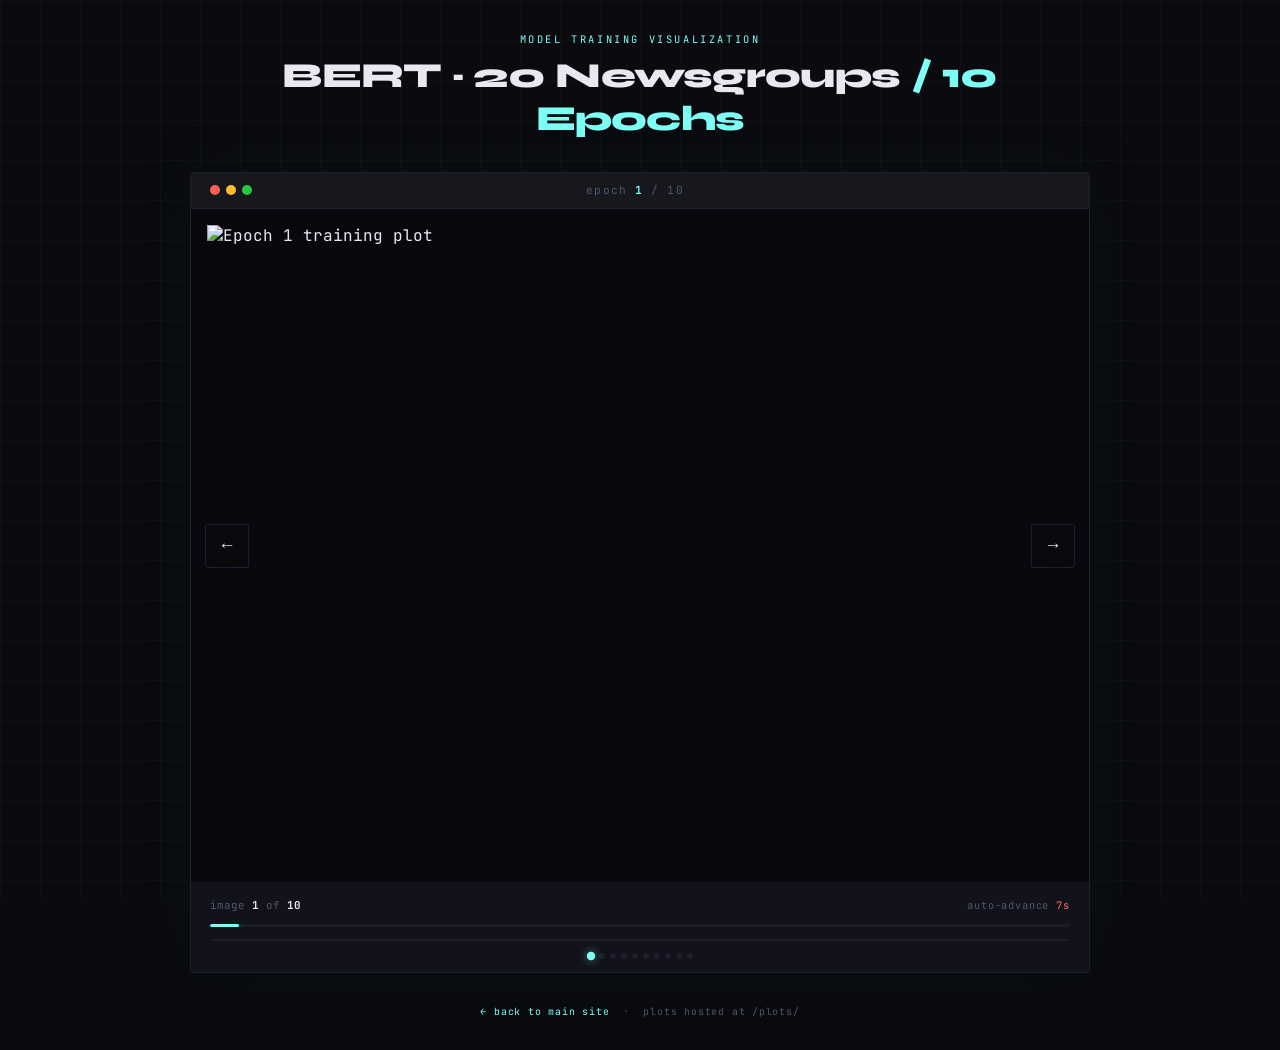
==== plots_dkm/index.html @ f9b7f95f "Add index.html for training plots visualization" ====
<!DOCTYPE html>
<html lang="en">
<head>
  <meta charset="UTF-8" />
  <meta name="viewport" content="width=device-width, initial-scale=1.0"/>
  <title>Training Plots — BERT 20News</title>
  <link href="https://fonts.googleapis.com/css2?family=JetBrains+Mono:wght@300;400;600&family=Syne:wght@400;700;800&display=swap" rel="stylesheet"/>
  <style>
    :root {
      --bg: #0a0a0f;
      --surface: #12121a;
      --border: #1e1e2e;
      --accent: #7efff5;
      --accent2: #ff6b6b;
      --text: #e8e8f0;
      --muted: #555570;
      --progress-bg: #1a1a28;
    }

    *, *::before, *::after { box-sizing: border-box; margin: 0; padding: 0; }

    body {
      background: var(--bg);
      color: var(--text);
      font-family: 'JetBrains Mono', monospace;
      min-height: 100vh;
      display: flex;
      flex-direction: column;
      align-items: center;
      justify-content: center;
      padding: 2rem 1rem;
      position: relative;
      overflow-x: hidden;
    }

    /* Background grid */
    body::before {
      content: '';
      position: fixed;
      inset: 0;
      background-image:
        linear-gradient(rgba(126,255,245,0.03) 1px, transparent 1px),
        linear-gradient(90deg, rgba(126,255,245,0.03) 1px, transparent 1px);
      background-size: 40px 40px;
      pointer-events: none;
      z-index: 0;
    }

    .wrapper {
      position: relative;
      z-index: 1;
      width: 100%;
      max-width: 900px;
      display: flex;
      flex-direction: column;
      align-items: center;
      gap: 2rem;
    }

    /* Header */
    header {
      text-align: center;
    }

    header .label {
      font-size: 0.65rem;
      letter-spacing: 0.25em;
      color: var(--accent);
      text-transform: uppercase;
      margin-bottom: 0.5rem;
    }

    header h1 {
      font-family: 'Syne', sans-serif;
      font-size: clamp(1.4rem, 4vw, 2.2rem);
      font-weight: 800;
      letter-spacing: -0.02em;
      color: var(--text);
    }

    header h1 span {
      color: var(--accent);
    }

    /* Main slide box */
    .slide-box {
      width: 100%;
      background: var(--surface);
      border: 1px solid var(--border);
      border-radius: 4px;
      overflow: hidden;
      position: relative;
      box-shadow: 0 0 60px rgba(126,255,245,0.05), 0 2px 40px rgba(0,0,0,0.6);
    }

    /* Top bar */
    .top-bar {
      display: flex;
      align-items: center;
      justify-content: space-between;
      padding: 0.65rem 1.2rem;
      border-bottom: 1px solid var(--border);
      background: rgba(255,255,255,0.02);
    }

    .top-bar .dots {
      display: flex;
      gap: 6px;
    }
    .top-bar .dot {
      width: 10px; height: 10px;
      border-radius: 50%;
      background: var(--border);
    }
    .top-bar .dot:nth-child(1) { background: #ff5f57; }
    .top-bar .dot:nth-child(2) { background: #febc2e; }
    .top-bar .dot:nth-child(3) { background: #28c840; }

    .top-bar .epoch-label {
      font-size: 0.7rem;
      color: var(--muted);
      letter-spacing: 0.1em;
    }
    .top-bar .epoch-label span {
      color: var(--accent);
      font-weight: 600;
    }

    /* Image container */
    .image-area {
      position: relative;
      width: 100%;
      aspect-ratio: 4/3;
      background: #08080e;
      display: flex;
      align-items: center;
      justify-content: center;
      overflow: hidden;
    }

    .slide-img {
      position: absolute;
      inset: 0;
      width: 100%;
      height: 100%;
      object-fit: contain;
      padding: 1rem;
      opacity: 0;
      transition: opacity 0.45s ease;
      pointer-events: none;
    }

    .slide-img.active {
      opacity: 1;
      pointer-events: auto;
    }

    /* Arrow buttons */
    .arrow {
      position: absolute;
      top: 50%;
      transform: translateY(-50%);
      background: rgba(10,10,15,0.75);
      border: 1px solid var(--border);
      color: var(--text);
      width: 44px; height: 44px;
      border-radius: 2px;
      cursor: pointer;
      display: flex; align-items: center; justify-content: center;
      font-size: 1.1rem;
      transition: background 0.2s, border-color 0.2s, color 0.2s;
      z-index: 10;
      backdrop-filter: blur(4px);
    }
    .arrow:hover {
      background: rgba(126,255,245,0.12);
      border-color: var(--accent);
      color: var(--accent);
    }
    .arrow.left  { left: 14px; }
    .arrow.right { right: 14px; }

    /* Bottom controls */
    .bottom-bar {
      padding: 1rem 1.2rem 0.8rem;
      display: flex;
      flex-direction: column;
      gap: 0.75rem;
    }

    /* Progress bar */
    .progress-track {
      width: 100%;
      height: 3px;
      background: var(--progress-bg);
      border-radius: 2px;
      overflow: hidden;
      position: relative;
    }

    .progress-fill {
      height: 100%;
      background: var(--accent);
      border-radius: 2px;
      transition: width 0.35s ease;
      box-shadow: 0 0 8px rgba(126,255,245,0.5);
    }

    /* Timer bar */
    .timer-track {
      width: 100%;
      height: 2px;
      background: var(--progress-bg);
      border-radius: 2px;
      overflow: hidden;
    }

    .timer-fill {
      height: 100%;
      background: var(--accent2);
      border-radius: 2px;
      width: 100%;
      transform-origin: left;
      box-shadow: 0 0 6px rgba(255,107,107,0.4);
    }

    .timer-fill.running {
      animation: timerDrain 7s linear forwards;
    }

    @keyframes timerDrain {
      from { width: 100%; }
      to   { width: 0%; }
    }

    /* Meta row */
    .meta-row {
      display: flex;
      align-items: center;
      justify-content: space-between;
    }

    .meta-row .counter {
      font-size: 0.68rem;
      color: var(--muted);
    }
    .meta-row .counter strong {
      color: var(--text);
    }

    .meta-row .timer-label {
      font-size: 0.65rem;
      color: var(--muted);
      letter-spacing: 0.08em;
    }
    .meta-row .timer-label span {
      color: var(--accent2);
    }

    /* Dot indicators */
    .dots-row {
      display: flex;
      gap: 5px;
      flex-wrap: wrap;
      justify-content: center;
      padding: 0 0.2rem;
    }

    .dot-ind {
      width: 6px; height: 6px;
      border-radius: 50%;
      background: var(--border);
      cursor: pointer;
      transition: background 0.2s, transform 0.2s;
      border: none;
    }
    .dot-ind.active {
      background: var(--accent);
      transform: scale(1.4);
      box-shadow: 0 0 6px rgba(126,255,245,0.5);
    }
    .dot-ind:hover:not(.active) {
      background: var(--muted);
    }

    /* Footer */
    footer {
      font-size: 0.62rem;
      color: var(--muted);
      letter-spacing: 0.08em;
      text-align: center;
    }
    footer a {
      color: var(--accent);
      text-decoration: none;
    }
    footer a:hover { text-decoration: underline; }
  </style>
</head>
<body>
<div class="wrapper">

  <header>
    <div class="label">Model Training Visualization</div>
    <h1>BERT · 20 Newsgroups <span>/ 10 Epochs</span></h1>
  </header>

  <div class="slide-box">
    <!-- Mac-style top bar -->
    <div class="top-bar">
      <div class="dots">
        <div class="dot"></div>
        <div class="dot"></div>
        <div class="dot"></div>
      </div>
      <div class="epoch-label">epoch <span id="epochNum">1</span> / 10</div>
      <div style="width:52px"></div>
    </div>

    <!-- Image area -->
    <div class="image-area" id="imageArea">
      <button class="arrow left"  id="btnPrev" aria-label="Previous">&#8592;</button>
      <button class="arrow right" id="btnNext" aria-label="Next">&#8594;</button>
    </div>

    <!-- Bottom controls -->
    <div class="bottom-bar">

      <div class="meta-row">
        <div class="counter">image <strong id="curNum">1</strong> of <strong>10</strong></div>
        <div class="timer-label">auto-advance <span>7s</span></div>
      </div>

      <!-- Epoch progress -->
      <div class="progress-track">
        <div class="progress-fill" id="progressFill" style="width:3.33%"></div>
      </div>

      <!-- Timer drain -->
      <div class="timer-track">
        <div class="timer-fill running" id="timerFill"></div>
      </div>

      <!-- Dot indicators -->
      <div class="dots-row" id="dotsRow"></div>

    </div>
  </div>

  <footer>
    <a href="https://kishor-bhaumik.github.io/">← back to main site</a>
    &nbsp;·&nbsp; plots hosted at /plots/
  </footer>

</div>

<script>
  const TOTAL = 10;
  const DELAY = 7000;
  const BASE  = ''; // same folder — images sit alongside index.html

  let current = 0;
  let timer   = null;

  // Build images
  const imageArea = document.getElementById('imageArea');
  const imgs = [];

  for (let i = 1; i <= TOTAL; i++) {
    const img = document.createElement('img');
    img.src       = `${BASE}umap_epoch_epoch_${i}.png`;
    img.alt       = `Epoch ${i} training plot`;
    img.className = 'slide-img' + (i === 1 ? ' active' : '');
    img.loading   = 'lazy';
    // insert before arrows
    imageArea.insertBefore(img, imageArea.querySelector('.arrow.left'));
    imgs.push(img);
  }

  // Build dot indicators
  const dotsRow = document.getElementById('dotsRow');
  const dotEls  = [];
  for (let i = 0; i < TOTAL; i++) {
    const d = document.createElement('button');
    d.className = 'dot-ind' + (i === 0 ? ' active' : '');
    d.setAttribute('aria-label', `Go to epoch ${i+1}`);
    d.addEventListener('click', () => goTo(i));
    dotsRow.appendChild(d);
    dotEls.push(d);
  }

  function goTo(idx) {
    imgs[current].classList.remove('active');
    dotEls[current].classList.remove('active');

    current = ((idx % TOTAL) + TOTAL) % TOTAL;

    imgs[current].classList.add('active');
    dotEls[current].classList.add('active');

    document.getElementById('epochNum').textContent  = current + 1;
    document.getElementById('curNum').textContent    = current + 1;
    document.getElementById('progressFill').style.width = ((current + 1) / TOTAL * 100).toFixed(2) + '%';

    resetTimer();
  }

  function next() { goTo(current + 1); }
  function prev() { goTo(current - 1); }

  function resetTimer() {
    clearInterval(timer);
    // Restart CSS animation by cloning the element
    const fill = document.getElementById('timerFill');
    const clone = fill.cloneNode(true);
    fill.parentNode.replaceChild(clone, clone); // flush
    // force reflow
    void clone.offsetWidth;
    clone.classList.add('running');

    timer = setTimeout(next, DELAY);
  }

  document.getElementById('btnNext').addEventListener('click', next);
  document.getElementById('btnPrev').addEventListener('click', prev);

  // Keyboard support
  document.addEventListener('keydown', e => {
    if (e.key === 'ArrowRight') next();
    if (e.key === 'ArrowLeft')  prev();
  });

  // Start
  resetTimer();
</script>
</body>
</html>
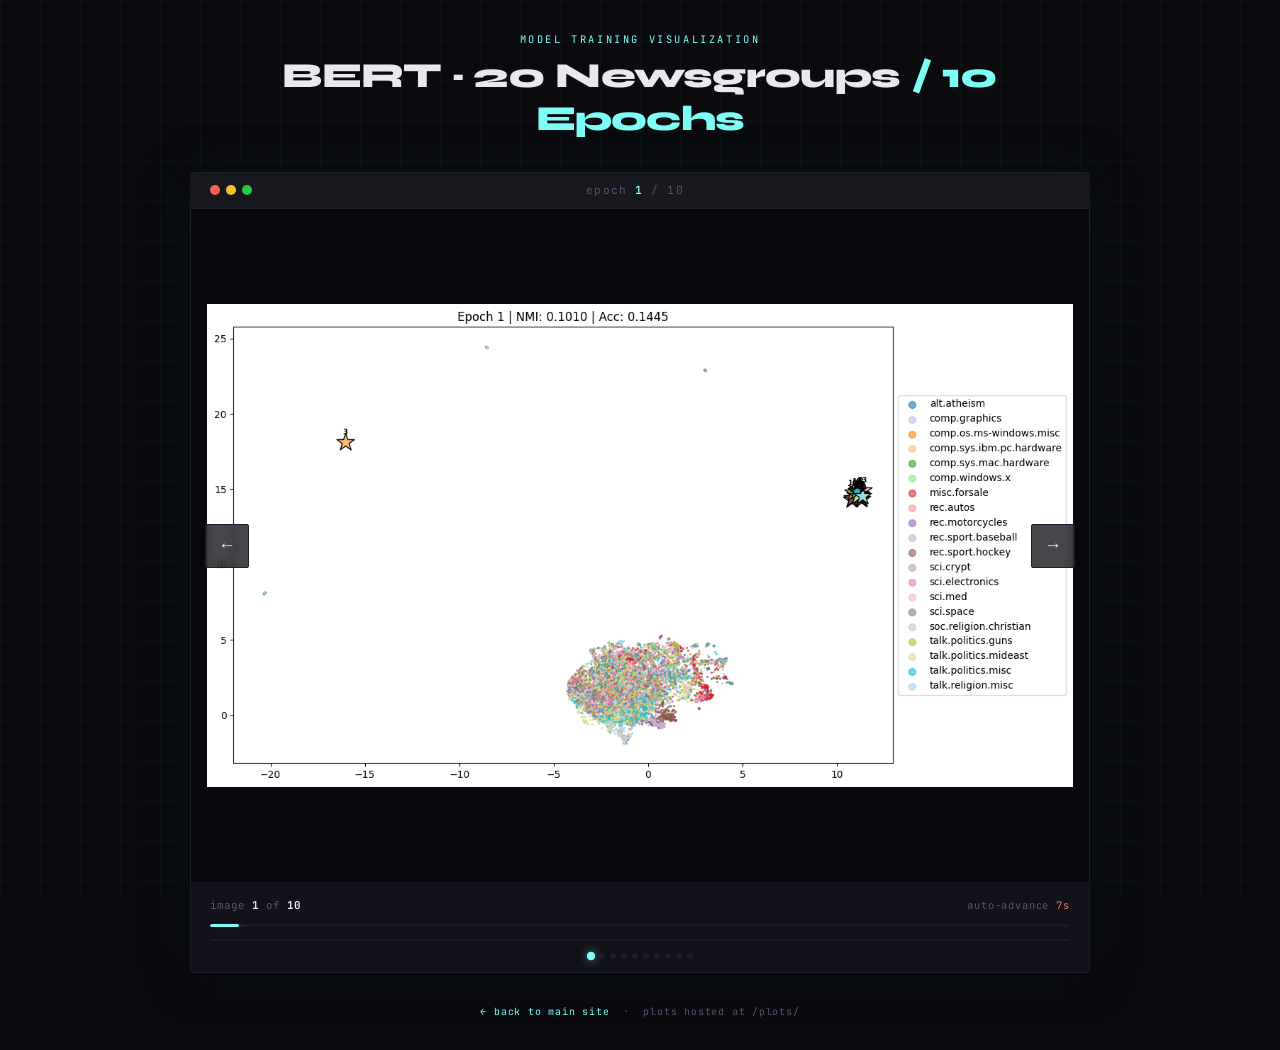
==== commit 21f297ff: "Fix image source path in index.html" ====
--- a/plots_dkm/index.html
+++ b/plots_dkm/index.html
@@ -368,7 +368,7 @@
 
   for (let i = 1; i <= TOTAL; i++) {
     const img = document.createElement('img');
-    img.src       = `${BASE}umap_epoch_epoch_${i}.png`;
+    img.src       = `${BASE}umap_epoch_${i}.png`;
     img.alt       = `Epoch ${i} training plot`;
     img.className = 'slide-img' + (i === 1 ? ' active' : '');
     img.loading   = 'lazy';
